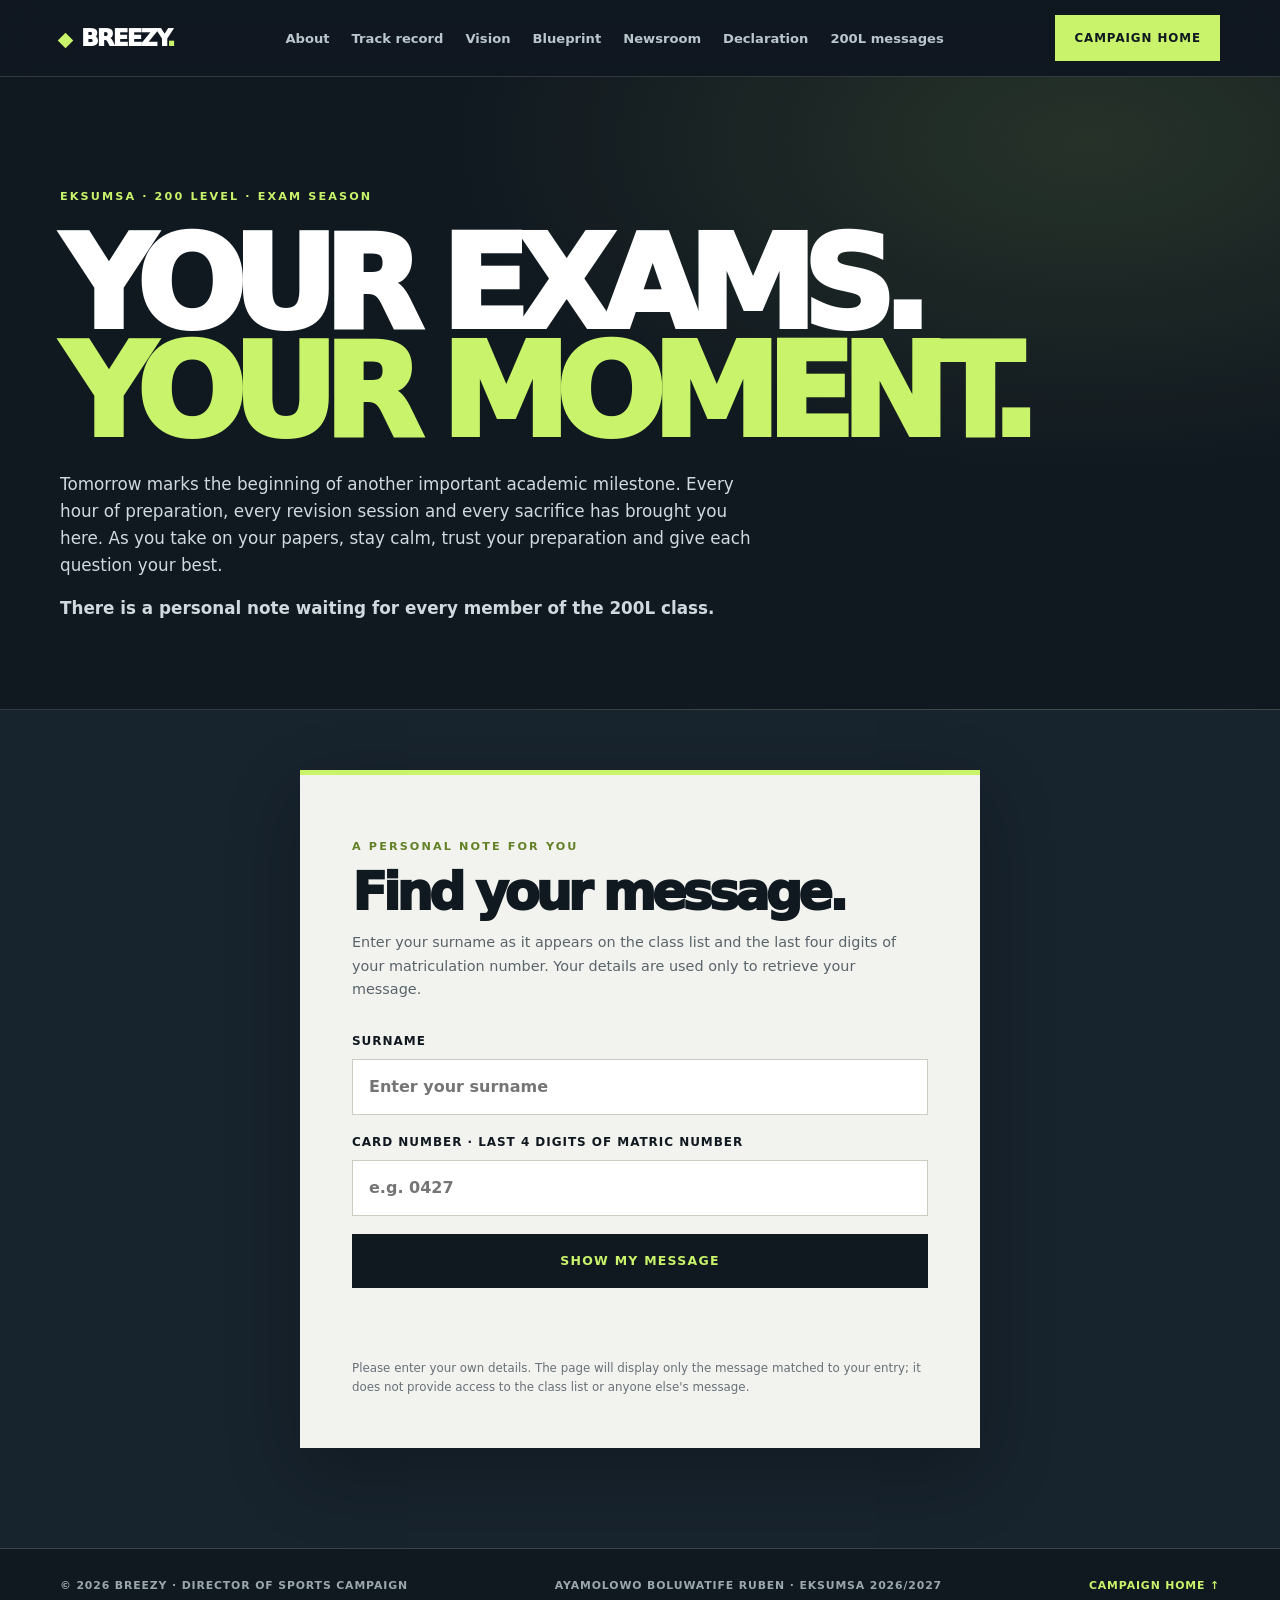
==== 200l-exams.html @ 4c06448c "Add private personalized 200L exam message page" ====
<!doctype html>
<html lang="en"><head><meta charset="utf-8"><meta name="viewport" content="width=device-width,initial-scale=1"><meta name="theme-color" content="#101820"><meta name="description" content="A personal message for each 200-level EKSUMSA student as examinations begin."><title>A Message for You | 200L EKSUMSA</title><link rel="stylesheet" href="styles.css"></head>
<body class="exam-page"><header class="site-header"><div class="wrap nav"><a class="brand" href="index.html"><i></i>BREEZY<span>.</span></a><nav><a href="index.html#about">About</a><a href="index.html#record">Track record</a><a href="index.html#vision">Vision</a><a href="index.html#blueprint">Blueprint</a><a href="newsroom.html">Newsroom</a><a href="declaration.html">Declaration</a><a href="200l-exams.html">200L messages</a></nav><a class="nav-cta" href="index.html">Campaign home</a></div></header>
<main><section class="exam-hero"><div class="wrap"><p class="eyebrow">EKSUMSA · 200 LEVEL · EXAM SEASON</p><h1>YOUR EXAMS.<br><em>YOUR MOMENT.</em></h1><p class="exam-intro">Tomorrow marks the beginning of another important academic milestone. Every hour of preparation, every revision session and every sacrifice has brought you here. As you take on your papers, stay calm, trust your preparation and give each question your best.</p><p class="exam-intro"><strong>There is a personal note waiting for every member of the 200L class.</strong></p></div></section>
<section class="exam-layout"><div class="wrap"><div class="exam-panel"><p class="eyebrow">A PERSONAL NOTE FOR YOU</p><h2>Find your message.</h2><p class="helper">Enter your surname as it appears on the class list and the last four digits of your matriculation number. Your details are used only to retrieve your message.</p>
<form class="exam-form" id="examLookup" autocomplete="off"><label for="surname">Surname<input id="surname" name="surname" type="text" maxlength="60" placeholder="Enter your surname" required autocomplete="family-name" spellcheck="false"></label><label for="cardNumber">Card number · Last 4 digits of matric number<input id="cardNumber" name="cardNumber" type="text" inputmode="numeric" pattern="[0-9]{4}" maxlength="4" minlength="4" placeholder="e.g. 0427" required autocomplete="off"></label><button id="lookupButton" type="submit">Show my message</button></form>
<p class="exam-status" id="examStatus" role="status" aria-live="polite"></p><div class="exam-result" id="examResult" aria-live="polite"><h3 id="resultHeading"></h3><p id="resultMessage"></p><p class="exam-signoff">— BREEZY</p></div><p class="exam-privacy">Please enter your own details. The page will display only the message matched to your entry; it does not provide access to the class list or anyone else's message.</p></div></div></section></main>
<footer><div class="wrap foot"><span>© 2026 BREEZY · DIRECTOR OF SPORTS CAMPAIGN</span><span>AYAMOLOWO BOLUWATIFE RUBEN · EKSUMSA 2026/2027</span><a href="index.html">CAMPAIGN HOME ↑</a></div></footer>
<script>
(() => {
  const form=document.getElementById('examLookup');
  const button=document.getElementById('lookupButton');
  const status=document.getElementById('examStatus');
  const result=document.getElementById('examResult');
  const heading=document.getElementById('resultHeading');
  const message=document.getElementById('resultMessage');
  const card=document.getElementById('cardNumber');
  card.addEventListener('input',()=>{card.value=card.value.replace(/\\D/g,'').slice(0,4);});
  form.addEventListener('submit',async(event)=>{
    event.preventDefault(); result.classList.remove('visible'); status.textContent='Checking your details…'; button.disabled=true; button.textContent='Checking…';
    try{
      const response=await fetch('/api/200l-message',{method:'POST',headers:{'Content-Type':'application/json'},body:JSON.stringify({surname:form.surname.value,cardNumber:card.value})});
      const data=await response.json().catch(()=>({}));
      if(!response.ok||!data.ok){status.textContent=data.message||'We could not retrieve your note. Please check your details and try again.';return;}
      heading.textContent='A message for '+data.firstName;
      message.textContent=data.message;
      result.classList.add('visible'); status.textContent='Your personal message is ready.';
    }catch(error){status.textContent='Unable to connect right now. Please try again.';}
    finally{button.disabled=false;button.textContent='Show my message';}
  });
})();
</script></body></html>
---- styles.css ----
:root{--bg:#101820;--bg2:#17232d;--lime:#c9f36a;--white:#fff;--muted:#b9c6cc;--line:rgba(255,255,255,.14);--max:1160px}*{box-sizing:border-box}html{scroll-behavior:smooth;scroll-padding-top:90px}body{margin:0;background:var(--bg);color:var(--white);font-family:Inter,ui-sans-serif,system-ui,-apple-system,"Segoe UI",sans-serif;line-height:1.6}a{color:inherit;text-decoration:none}.wrap{width:min(var(--max),calc(100% - 44px));margin:auto}.site-header{position:sticky;top:0;z-index:10;background:rgba(16,24,32,.94);backdrop-filter:blur(14px);border-bottom:1px solid var(--line)}.nav{min-height:76px;display:flex;align-items:center;justify-content:space-between;gap:24px}.brand{font-size:1.45rem;font-weight:1000;letter-spacing:-.08em}.brand i{display:inline-block;width:11px;height:11px;background:var(--lime);transform:rotate(45deg);margin-right:10px}.brand span{color:var(--lime)}nav{display:flex;gap:22px;color:var(--muted);font-size:.82rem;font-weight:700}nav a:hover,footer a:hover{color:var(--lime)}.nav-cta,.button{display:inline-flex;align-items:center;justify-content:center;padding:13px 18px;border:1px solid var(--lime);font-size:.74rem;font-weight:900;letter-spacing:.08em;text-transform:uppercase}.nav-cta,.primary{background:var(--lime);color:var(--bg)}.outline{color:#fff}.hero{min-height:680px;position:relative;overflow:hidden;border-bottom:1px solid var(--line);display:flex;align-items:center}.hero-inner{position:relative;z-index:1;padding:95px 0}.eyebrow{color:var(--lime);font-size:.7rem;font-weight:900;letter-spacing:.19em;text-transform:uppercase}.hero h1{font-size:clamp(4.5rem,13vw,10rem);line-height:.78;letter-spacing:-.105em;margin:30px 0 25px;font-weight:1000}.hero h1 em,h2 em{font-style:normal;color:var(--lime)}.candidate{font-weight:900;letter-spacing:.04em}.candidate span{display:block;color:var(--lime);font-size:.78rem;letter-spacing:.15em}.hero-copy{max-width:570px;color:var(--muted);font-size:1.1rem;margin:25px 0}.actions{display:flex;gap:12px;flex-wrap:wrap}.hero-foot{display:flex;gap:45px;margin-top:75px;color:#87949c;font-size:.68rem;letter-spacing:.17em;font-weight:900}.orbit{position:absolute;width:min(62vw,740px);aspect-ratio:1;border:1px solid rgba(201,243,106,.25);border-radius:50%;right:-8%;top:50%;transform:translateY(-50%);box-shadow:0 0 0 55px rgba(201,243,106,.025),0 0 0 110px rgba(201,243,106,.018),0 0 0 165px rgba(201,243,106,.012)}section{padding:105px 0;border-bottom:1px solid var(--line)}h2{font-size:clamp(2.6rem,6vw,5.3rem);line-height:.94;letter-spacing:-.08em;margin:20px 0 25px;font-weight:950}.split,.blueprint,.newsroom-call{display:grid;grid-template-columns:1fr 1fr;gap:70px;align-items:center}.copy{color:var(--muted);font-size:1rem}.lead{max-width:720px;color:#d0d9dd;font-size:1.08rem}.narrow{max-width:720px}.stamp{margin-top:40px;border:1px solid var(--line);padding:35px;color:var(--lime);font-size:5rem;font-weight:1000;letter-spacing:-.1em;background:linear-gradient(140deg,rgba(201,243,106,.1),transparent)}.stamp span{display:block;font-size:.7rem;letter-spacing:.2em;color:var(--muted)}.dark{background:var(--bg2)}.cards,.pillars{display:grid;grid-template-columns:repeat(3,1fr);gap:14px;margin-top:45px}.cards article,.pillars article{padding:25px;border:1px solid var(--line);background:rgba(255,255,255,.025)}small,.pillars b{color:var(--lime);font-size:.68rem;font-weight:900;letter-spacing:.12em}.cards h3,.pillars h3{font-size:1.35rem;line-height:1.1;margin:15px 0}.cards p,.pillars p{color:var(--muted);font-size:.9rem}.pillars{grid-template-columns:repeat(4,1fr)}.note{border-left:3px solid var(--lime);padding:18px 22px;background:rgba(201,243,106,.06);color:var(--muted);margin-top:28px}.note b{color:var(--lime);font-size:.75rem;letter-spacing:.1em}.contact{background:#0c1319}.foot{display:flex;justify-content:space-between;gap:20px;padding:28px 0;color:#9aa7ae;font-size:.68rem;font-weight:800;letter-spacing:.08em}.foot a{color:var(--lime)}.page-hero{padding:110px 0 80px;border-bottom:1px solid var(--line)}.page-hero h1{font-size:clamp(4rem,10vw,8rem);line-height:.85;letter-spacing:-.1em;margin:25px 0}.page-hero h1 em{color:var(--lime);font-style:normal}.empty{padding:55px;border:1px solid var(--line);background:rgba(255,255,255,.025);margin-top:35px}.empty strong{color:var(--lime);letter-spacing:.12em;font-size:.75rem}.empty p{color:var(--muted);max-width:650px}.back{display:inline-block;margin-top:20px;color:var(--lime);font-weight:900;text-transform:uppercase;font-size:.75rem;letter-spacing:.1em}@media(max-width:850px){nav{gap:12px;font-size:.72rem}.nav-cta{display:none}.split,.blueprint,.newsroom-call{gap:35px}.cards{grid-template-columns:repeat(2,1fr)}.pillars{grid-template-columns:repeat(2,1fr)}}@media(max-width:650px){.nav{align-items:flex-start;flex-direction:column;padding:17px 0}.nav nav{flex-wrap:wrap;gap:10px 17px}.hero{min-height:620px}.hero-inner{padding:75px 0}.orbit{width:100vw;right:-55%;opacity:.6}section{padding:72px 0}.split,.blueprint,.newsroom-call{grid-template-columns:1fr;gap:28px}.cards,.pillars{grid-template-columns:1fr}.foot{flex-direction:column}.empty{padding:28px}}@media(prefers-reduced-motion:reduce){html{scroll-behavior:auto}}
/* Declaration page */
.declaration-hero{padding:100px 0 58px;background:radial-gradient(ellipse at 85% 15%,rgba(201,243,106,.13),transparent 42%),var(--bg);border-bottom:1px solid var(--line)}.declaration-kicker{font-size:clamp(1.8rem,5vw,4rem);font-weight:900;letter-spacing:-.07em;line-height:1;margin:38px 0 0;color:#fff}.declaration-hero h1{font-size:clamp(6rem,18vw,14rem);line-height:.78;letter-spacing:-.12em;margin:0;font-weight:1000;color:var(--lime)}.declaration-hero h1 span{color:#fff}.declaration-sub{font-size:clamp(1rem,2.2vw,1.5rem);font-weight:900;max-width:620px;margin:28px 0 45px}.declaration-meta{display:flex;justify-content:space-between;gap:20px;padding-top:18px;border-top:1px solid var(--line);color:var(--muted);font-size:.68rem;font-weight:900;letter-spacing:.12em}.statement{background:#f2f3ef;color:#101820;border-bottom:0}.statement-grid{display:grid;grid-template-columns:.75fr 1.25fr;gap:80px;align-items:start}.statement-aside{position:sticky;top:115px}.statement-aside .eyebrow{color:#637d31}.statement-aside h2{font-size:clamp(2.5rem,5vw,4.8rem)}.statement-aside h2 em{color:#577b17}.aside-note{font-size:.78rem;font-weight:800;line-height:1.7;color:#687078;text-transform:uppercase;letter-spacing:.08em}.statement-copy{max-width:760px;font-size:1rem;line-height:1.85;color:#29323a}.statement-copy>h2{font-size:1.05rem;letter-spacing:.14em;margin:0 0 8px;color:#627f24}.statement-copy .statement-lead{font-size:1.5rem;line-height:1.25;font-weight:900;letter-spacing:-.04em;color:#101820;margin:0 0 35px}.statement-copy strong{color:#101820}.priority-block{margin:45px 0;padding:30px;background:#e6e9df;border-left:4px solid #a4cf42}.priority-block .eyebrow{color:#617d24}.priority-block h3{font-size:1.3rem;line-height:1.15;letter-spacing:-.03em;margin:12px 0 25px;color:#101820}.priority{display:grid;grid-template-columns:42px 1fr;gap:14px;padding:18px 0;border-top:1px solid rgba(16,24,32,.14)}.priority>b{font-size:1.4rem;color:#769c2e;font-weight:1000}.priority h4{font-size:.82rem;letter-spacing:.06em;margin:0 0 4px;color:#101820}.priority p{margin:0;font-size:.9rem;line-height:1.6;color:#59636a}.closing-line{margin:40px 0;padding:25px 0;border-top:1px solid rgba(16,24,32,.2);border-bottom:1px solid rgba(16,24,32,.2);font-size:clamp(1.6rem,4vw,3rem);font-weight:1000;line-height:1.08;letter-spacing:-.06em;color:#101820}.closing-line em{font-style:normal;color:#6c9125}.signature{margin-top:35px;line-height:1.35}.signature strong{display:block;font-size:2rem;letter-spacing:-.06em}.signature span,.signature small{display:block;font-size:.75rem;font-weight:900;letter-spacing:.08em}.signature small{color:#687078;margin-top:5px}.windline{font-style:italic;color:#6c9125;font-weight:800;margin-top:35px}@media(max-width:800px){.statement-grid{grid-template-columns:1fr;gap:35px}.statement-aside{position:static}.declaration-meta{flex-direction:column;gap:8px}}@media(max-width:600px){.declaration-hero{padding:75px 0 42px}.priority-block{padding:22px 18px}.statement-copy .statement-lead{font-size:1.3rem}}
/* Official declaration flyer */
.flyer-section{padding:52px 0;background:#17232d;border-bottom:1px solid var(--line)}
.flyer-wrap{max-width:760px}
.flyer-wrap img{display:block;width:100%;height:auto;max-height:1200px;object-fit:contain;border-radius:5px;box-shadow:0 24px 65px rgba(0,0,0,.35)}
@media(max-width:650px){.flyer-section{padding:28px 0}.flyer-wrap{width:calc(100% - 28px)}}

/* 200L exam message page and homepage feature */
.exam-promo{background:#0c1319;border-bottom:1px solid var(--line)}
.exam-promo-inner{display:flex;align-items:center;justify-content:space-between;gap:30px}
.exam-promo h2{margin:15px 0}.exam-promo .lead{max-width:550px}
.exam-hero{padding:100px 0 70px;background:radial-gradient(ellipse at 85% 10%,rgba(201,243,106,.12),transparent 42%)}
.exam-hero h1{font-size:clamp(4rem,10vw,8rem);line-height:.84;letter-spacing:-.1em;margin:25px 0;font-weight:1000}
.exam-hero h1 em{font-style:normal;color:var(--lime)}
.exam-intro{max-width:700px;color:#d0d9dd;font-size:1.05rem}
.exam-layout{padding:60px 0 100px;background:var(--bg2)}
.exam-panel{max-width:680px;margin:0 auto;background:#f2f3ef;color:#101820;padding:clamp(25px,5vw,52px);border-top:5px solid var(--lime);box-shadow:0 25px 70px rgba(0,0,0,.23)}
.exam-panel .eyebrow{color:#638126}
.exam-panel h2{font-size:clamp(2rem,5vw,3.2rem);margin:12px 0}
.exam-panel .helper{color:#59636a;font-size:.9rem;line-height:1.65}
.exam-form{display:grid;gap:18px;margin-top:30px}
.exam-form label{display:grid;gap:8px;font-size:.75rem;font-weight:900;letter-spacing:.08em;text-transform:uppercase}
.exam-form input{width:100%;min-height:54px;border:1px solid #c9cec3;background:#fff;color:#101820;padding:14px 16px;font:inherit;font-size:1rem;outline:none;border-radius:0}
.exam-form input:focus{border-color:#789b2b;box-shadow:0 0 0 3px rgba(201,243,106,.35)}
.exam-form button{min-height:54px;border:0;background:#101820;color:#c9f36a;font:inherit;font-size:.78rem;font-weight:900;letter-spacing:.1em;text-transform:uppercase;cursor:pointer}
.exam-form button:disabled{opacity:.6;cursor:wait}
.exam-status{min-height:28px;margin-top:18px;color:#59636a;font-size:.9rem}
.exam-result{display:none;margin-top:25px;padding:25px;background:#e6e9df;border-left:4px solid #a4cf42}
.exam-result.visible{display:block}
.exam-result h3{margin:0 0 12px;font-size:1.4rem;color:#101820}
.exam-result p{margin:0;color:#29323a;line-height:1.8;font-size:1rem}
.exam-signoff{margin-top:18px!important;font-weight:900;color:#607e27!important}
.exam-privacy{margin:25px 0 0;color:#687078;font-size:.74rem;line-height:1.6}
@media(max-width:650px){.exam-promo-inner{align-items:flex-start;flex-direction:column}.exam-hero{padding:75px 0 50px}.exam-layout{padding:35px 0 65px}.exam-panel{width:calc(100% - 28px);padding:25px 20px}}
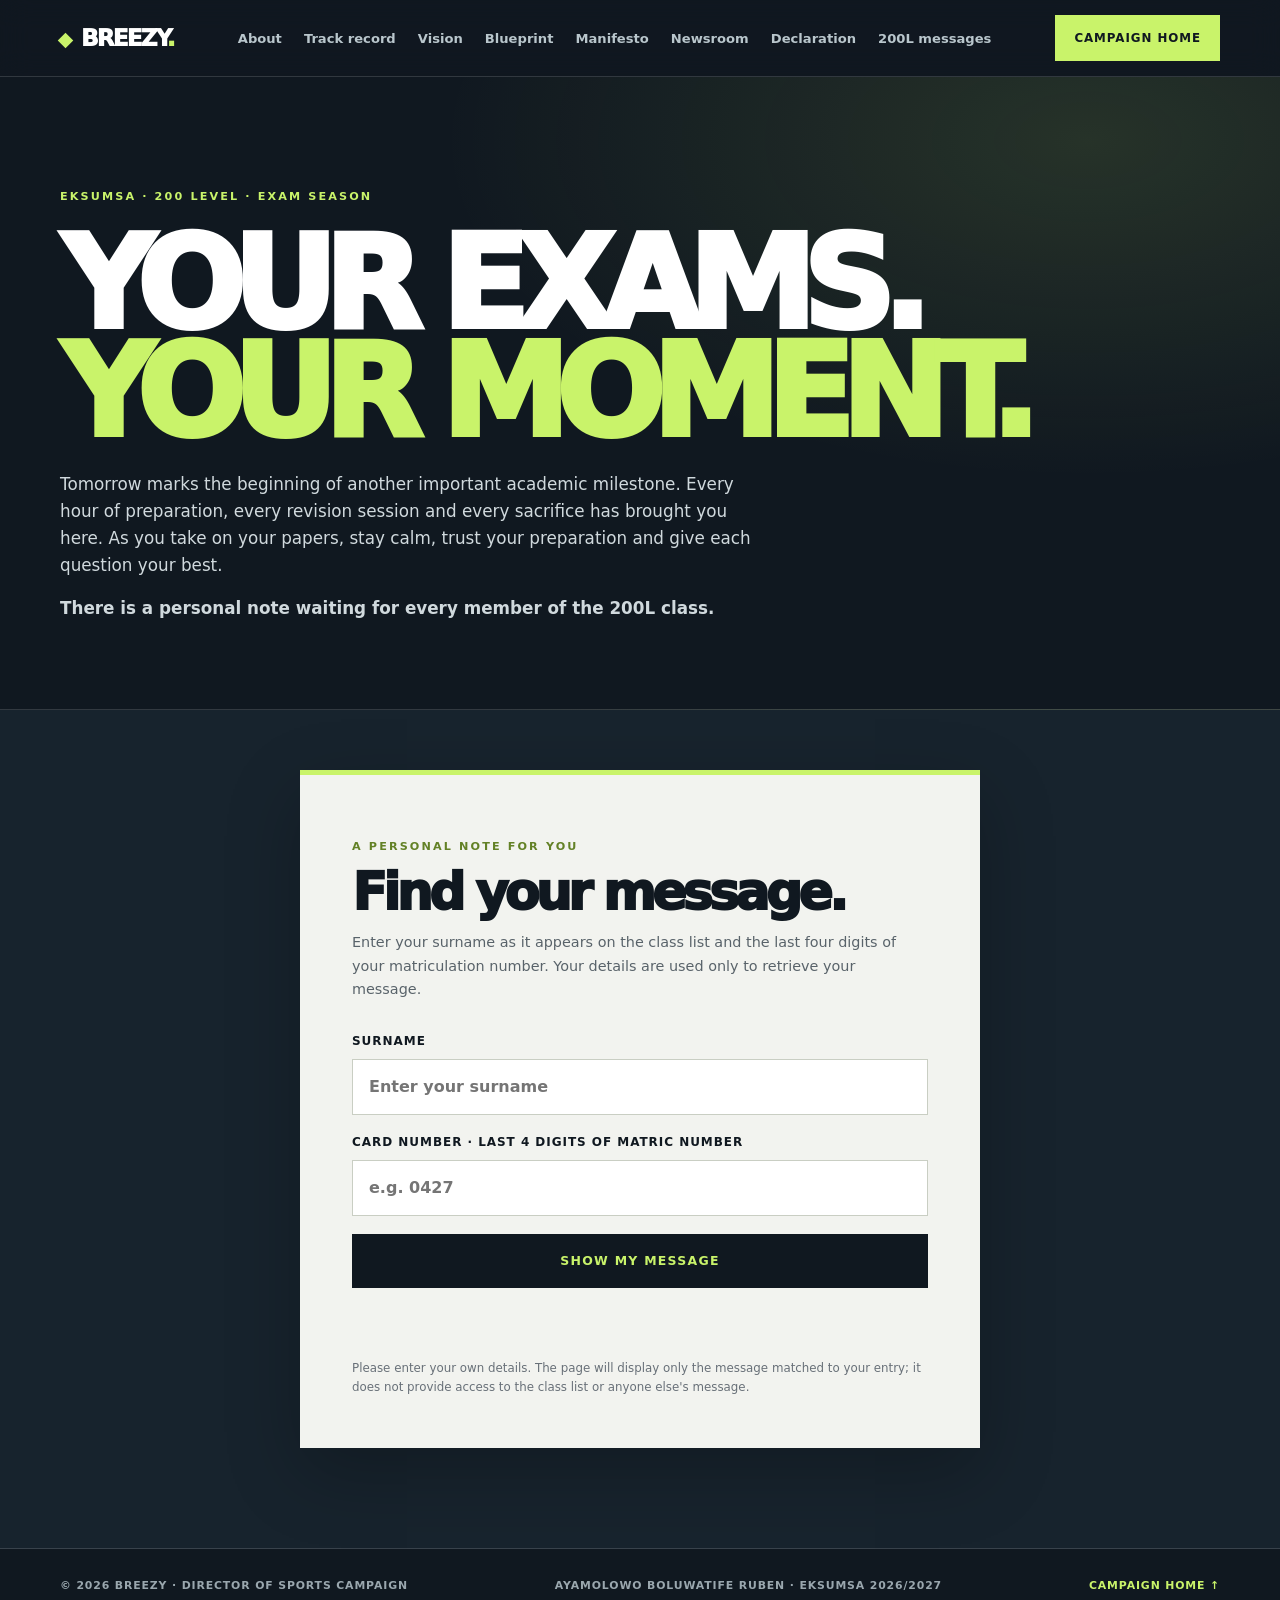
==== commit 8d67c5cd: "Add manifesto navigation across campaign pages" ====
--- a/200l-exams.html
+++ b/200l-exams.html
@@ -1,6 +1,6 @@
 <!doctype html>
 <html lang="en"><head><meta charset="utf-8"><meta name="viewport" content="width=device-width,initial-scale=1"><meta name="theme-color" content="#101820"><meta name="description" content="A personal message for each 200-level EKSUMSA student as examinations begin."><title>A Message for You | 200L EKSUMSA</title><link rel="stylesheet" href="styles.css"></head>
-<body class="exam-page"><header class="site-header"><div class="wrap nav"><a class="brand" href="index.html"><i></i>BREEZY<span>.</span></a><nav><a href="index.html#about">About</a><a href="index.html#record">Track record</a><a href="index.html#vision">Vision</a><a href="index.html#blueprint">Blueprint</a><a href="newsroom.html">Newsroom</a><a href="declaration.html">Declaration</a><a href="200l-exams.html">200L messages</a></nav><a class="nav-cta" href="index.html">Campaign home</a></div></header>
+<body class="exam-page"><header class="site-header"><div class="wrap nav"><a class="brand" href="index.html"><i></i>BREEZY<span>.</span></a><nav><a href="index.html#about">About</a><a href="index.html#record">Track record</a><a href="index.html#vision">Vision</a><a href="index.html#blueprint">Blueprint</a><a href="manifesto.html">Manifesto</a><a href="newsroom.html">Newsroom</a><a href="declaration.html">Declaration</a><a href="200l-exams.html">200L messages</a></nav><a class="nav-cta" href="index.html">Campaign home</a></div></header>
 <main><section class="exam-hero"><div class="wrap"><p class="eyebrow">EKSUMSA · 200 LEVEL · EXAM SEASON</p><h1>YOUR EXAMS.<br><em>YOUR MOMENT.</em></h1><p class="exam-intro">Tomorrow marks the beginning of another important academic milestone. Every hour of preparation, every revision session and every sacrifice has brought you here. As you take on your papers, stay calm, trust your preparation and give each question your best.</p><p class="exam-intro"><strong>There is a personal note waiting for every member of the 200L class.</strong></p></div></section>
 <section class="exam-layout"><div class="wrap"><div class="exam-panel"><p class="eyebrow">A PERSONAL NOTE FOR YOU</p><h2>Find your message.</h2><p class="helper">Enter your surname as it appears on the class list and the last four digits of your matriculation number. Your details are used only to retrieve your message.</p>
 <form class="exam-form" id="examLookup" autocomplete="off"><label for="surname">Surname<input id="surname" name="surname" type="text" maxlength="60" placeholder="Enter your surname" required autocomplete="family-name" spellcheck="false"></label><label for="cardNumber">Card number · Last 4 digits of matric number<input id="cardNumber" name="cardNumber" type="text" inputmode="numeric" pattern="[0-9]{4}" maxlength="4" minlength="4" placeholder="e.g. 0427" required autocomplete="off"></label><button id="lookupButton" type="submit">Show my message</button></form>
@@ -15,7 +15,7 @@
   const heading=document.getElementById('resultHeading');
   const message=document.getElementById('resultMessage');
   const card=document.getElementById('cardNumber');
-  card.addEventListener('input',()=>{card.value=card.value.replace(/\\D/g,'').slice(0,4);});
+  card.addEventListener('input',()=>{card.value=card.value.replace(/\D/g,'').slice(0,4);});
   form.addEventListener('submit',async(event)=>{
     event.preventDefault(); result.classList.remove('visible'); status.textContent='Checking your details…'; button.disabled=true; button.textContent='Checking…';
     try{
--- a/styles.css
+++ b/styles.css
@@ -34,3 +34,90 @@
 .exam-signoff{margin-top:18px!important;font-weight:900;color:#607e27!important}
 .exam-privacy{margin:25px 0 0;color:#687078;font-size:.74rem;line-height:1.6}
 @media(max-width:650px){.exam-promo-inner{align-items:flex-start;flex-direction:column}.exam-hero{padding:75px 0 50px}.exam-layout{padding:35px 0 65px}.exam-panel{width:calc(100% - 28px);padding:25px 20px}}
+
+/* Manifesto & strategic action plan */
+.manifesto-hero{padding:100px 0 72px;background:radial-gradient(ellipse at 85% 14%,rgba(201,243,106,.14),transparent 42%),var(--bg);border-bottom:1px solid var(--line)}
+.manifesto-kicker{font-size:clamp(1.6rem,4vw,3.6rem);font-weight:950;letter-spacing:-.075em;line-height:1;margin:30px 0 4px}
+.manifesto-hero h1{font-size:clamp(5rem,15vw,11rem);line-height:.78;letter-spacing:-.12em;margin:0;font-weight:1000}
+.manifesto-hero h1 em{font-style:normal;color:var(--lime)}
+.manifesto-subtitle{font-size:clamp(.9rem,2vw,1.35rem);font-weight:950;letter-spacing:.12em;margin:28px 0 12px}
+.manifesto-intro{font-size:1.08rem;color:#c5d0d5;max-width:690px}
+.manifesto-meta{display:flex;justify-content:space-between;gap:20px;border-top:1px solid var(--line);padding-top:18px;margin-top:45px;color:var(--muted);font-size:.68rem;font-weight:900;letter-spacing:.12em}
+.manifesto-overview{padding:90px 0 85px;background:var(--bg2)}
+.manifesto-section-intro{max-width:760px}
+.manifesto-section-intro h2,.manifesto-implementation h2,.governance-grid h2,.manifesto-footer-cta h2{font-size:clamp(2.8rem,6vw,5.4rem)}
+.manifesto-section-intro h2 em,.manifesto-implementation h2 em,.governance-grid h2 em,.manifesto-footer-cta h2 em{font-style:normal;color:var(--lime)}
+.manifesto-vm{display:grid;grid-template-columns:1fr 1fr;gap:16px;margin-top:40px}
+.manifesto-vm article{padding:26px 28px;border:1px solid var(--line);background:rgba(255,255,255,.025)}
+.manifesto-vm article p:last-child{color:#d0d9dd;margin-bottom:0}
+.principles{margin-top:55px}
+.principle-grid{display:grid;grid-template-columns:repeat(3,1fr);gap:12px;margin-top:18px}
+.principle-grid>div{padding:20px;background:rgba(255,255,255,.035);border:1px solid var(--line)}
+.principle-grid b{color:var(--lime);font-size:.72rem;letter-spacing:.1em}
+.principle-grid p{margin:8px 0 0;color:var(--muted);font-size:.88rem}
+.pillar-index{margin-top:65px;padding-top:30px;border-top:1px solid var(--line)}
+.index-head{display:flex;justify-content:space-between;align-items:center;gap:20px}
+.index-head>span{color:var(--muted);font-size:.68rem;font-weight:900;letter-spacing:.1em}
+.index-grid{display:grid;grid-template-columns:repeat(2,1fr);gap:8px}
+.index-grid a{display:grid;grid-template-columns:44px 1fr 20px;align-items:center;gap:12px;padding:15px 18px;border:1px solid var(--line);background:rgba(255,255,255,.025);transition:background .2s,border-color .2s}
+.index-grid a:hover{background:rgba(201,243,106,.08);border-color:rgba(201,243,106,.5)}
+.index-grid b{font-size:1.2rem;color:var(--lime)}
+.index-grid span{font-size:.85rem;font-weight:850;line-height:1.25}
+.index-grid i{font-style:normal;color:var(--lime)}
+.manifesto-pillar{padding:85px 0;border-bottom:1px solid var(--line)}
+.manifesto-pillar:nth-of-type(even){background:var(--bg2)}
+.pillar-heading{display:grid;grid-template-columns:100px 1fr;gap:20px;align-items:start;margin-bottom:34px}
+.pillar-number{font-size:5rem;line-height:.9;font-weight:1000;letter-spacing:-.1em;color:var(--lime)}
+.pillar-heading h2{font-size:clamp(2.3rem,5.2vw,4.6rem);max-width:900px;margin:8px 0 14px}
+.pillar-theme{max-width:790px;color:#c2cdd2;font-size:1.02rem;margin:0}
+.pillar-objective{max-width:900px;padding:22px 25px;margin:0 0 30px;border-left:3px solid var(--lime);background:rgba(201,243,106,.055)}
+.pillar-objective span,.deliverables h3{font-size:.69rem;color:var(--lime);font-weight:950;letter-spacing:.14em}
+.pillar-objective p{color:#e0e6e8;margin:8px 0 0}
+.initiative-list{display:grid;grid-template-columns:1fr 1fr;gap:12px}
+.initiative{border:1px solid var(--line);background:rgba(255,255,255,.025);padding:22px}
+.initiative-top{display:grid;grid-template-columns:42px 1fr;gap:12px}
+.initiative-index{color:var(--lime);font-size:.75rem;font-weight:950;letter-spacing:.08em;padding-top:5px}
+.initiative h3{font-size:1.12rem;line-height:1.2;letter-spacing:-.025em;margin:0 0 10px}
+.initiative-concept{color:var(--muted);font-size:.87rem;line-height:1.5;margin:0}
+.initiative details{margin:18px 0 0;padding-top:14px;border-top:1px solid var(--line)}
+.initiative summary{cursor:pointer;color:var(--lime);font-size:.7rem;font-weight:950;letter-spacing:.08em;list-style:none}
+.initiative summary::-webkit-details-marker{display:none}
+.initiative summary:after{content:"+";float:right;font-size:1.1rem;line-height:.8}
+.initiative details[open] summary:after{content:"−"}
+.initiative-detail{padding-top:14px}
+.initiative-detail h4{font-size:.64rem;color:var(--lime);letter-spacing:.12em;margin:14px 0 5px}
+.initiative-detail p{color:#c6d0d4;font-size:.86rem;line-height:1.65;margin:0}
+.deliverables{max-width:970px;margin:35px 0 0;padding:25px 28px;background:rgba(201,243,106,.055);border:1px solid rgba(201,243,106,.22)}
+.deliverables h3{margin:0 0 14px}
+.deliverables ul{margin:0;padding-left:19px;display:grid;grid-template-columns:1fr 1fr;gap:10px 28px}
+.deliverables li{color:#d0d9dd;font-size:.84rem;padding-left:3px}
+.manifesto-implementation{padding:90px 0;background:#0c1319}
+.implementation-steps{display:grid;grid-template-columns:1fr 1fr;gap:0 40px;margin-top:38px}
+.implementation-steps article{display:grid;grid-template-columns:48px 1fr;gap:15px;padding:22px 0;border-top:1px solid var(--line)}
+.implementation-steps article>b{font-size:1.5rem;color:var(--lime);font-weight:1000}
+.implementation-steps h3{font-size:1.1rem;margin:0 0 7px}
+.implementation-steps p{color:var(--muted);font-size:.88rem;margin:0}
+.manifesto-governance{padding:90px 0;background:var(--bg2)}
+.governance-grid{display:grid;grid-template-columns:.7fr 1.3fr;gap:50px;align-items:start}
+.responsibility-table{border:1px solid var(--line)}
+.responsibility-table>div{display:grid;grid-template-columns:1.05fr 1fr;gap:15px;padding:13px 16px;border-bottom:1px solid var(--line);font-size:.8rem;color:#d1d9dc}
+.responsibility-table>div:last-child{border-bottom:0}
+.responsibility-table>div:first-child{background:var(--lime);color:var(--bg);font-size:.67rem;letter-spacing:.1em;font-weight:950}
+.responsibility-table>div:nth-child(odd):not(:first-child){background:rgba(255,255,255,.025)}
+.conditions{margin-top:65px;padding:28px 30px;border:1px solid var(--line);background:rgba(255,255,255,.025)}
+.conditions ul{padding-left:20px;margin:15px 0 0;display:grid;grid-template-columns:1fr 1fr;gap:12px 30px}
+.conditions li{font-size:.85rem;color:var(--muted)}
+.manifesto-commitment{margin-top:65px;max-width:850px;padding-top:30px;border-top:1px solid var(--line)}
+.manifesto-commitment>p:not(.eyebrow){font-size:1.05rem;color:#d0d9dd}
+.manifesto-commitment h2{font-size:clamp(2.8rem,6vw,5.1rem);line-height:.98;letter-spacing:-.08em}
+.manifesto-commitment h2 em{font-style:normal;color:var(--lime)}
+.manifesto-signature{padding-top:18px;border-top:1px solid var(--line)}
+.manifesto-signature strong{display:block;font-size:2rem;letter-spacing:-.06em}
+.manifesto-signature span,.manifesto-signature small{display:block;font-size:.7rem;font-weight:900;letter-spacing:.1em;color:var(--muted)}
+.manifesto-signature small{margin-top:4px}
+.manifesto-footer-cta{padding:80px 0;background:#0c1319}
+.manifesto-footer-cta .wrap{display:flex;align-items:center;justify-content:space-between;gap:35px}
+.manifesto-footer-cta h2{margin:15px 0}
+.cta-actions{display:flex;gap:10px;flex-wrap:wrap}
+@media(max-width:850px){.initiative-list{grid-template-columns:1fr}.governance-grid{grid-template-columns:1fr;gap:30px}.conditions ul{grid-template-columns:1fr}.principle-grid{grid-template-columns:repeat(2,1fr)}}
+@media(max-width:650px){.manifesto-hero{padding:75px 0 50px}.manifesto-meta{flex-direction:column;gap:8px}.manifesto-overview,.manifesto-pillar,.manifesto-implementation,.manifesto-governance{padding:65px 0}.manifesto-vm,.index-grid,.principle-grid,.implementation-steps{grid-template-columns:1fr}.pillar-heading{grid-template-columns:55px 1fr;gap:12px}.pillar-number{font-size:3.3rem}.initiative{padding:18px}.deliverables{padding:20px}.deliverables ul{grid-template-columns:1fr}.responsibility-table>div{grid-template-columns:1fr;gap:5px}.responsibility-table>div:first-child{grid-template-columns:1fr}.manifesto-footer-cta .wrap{align-items:flex-start;flex-direction:column}.index-head{align-items:flex-start;flex-direction:column;gap:0}}
